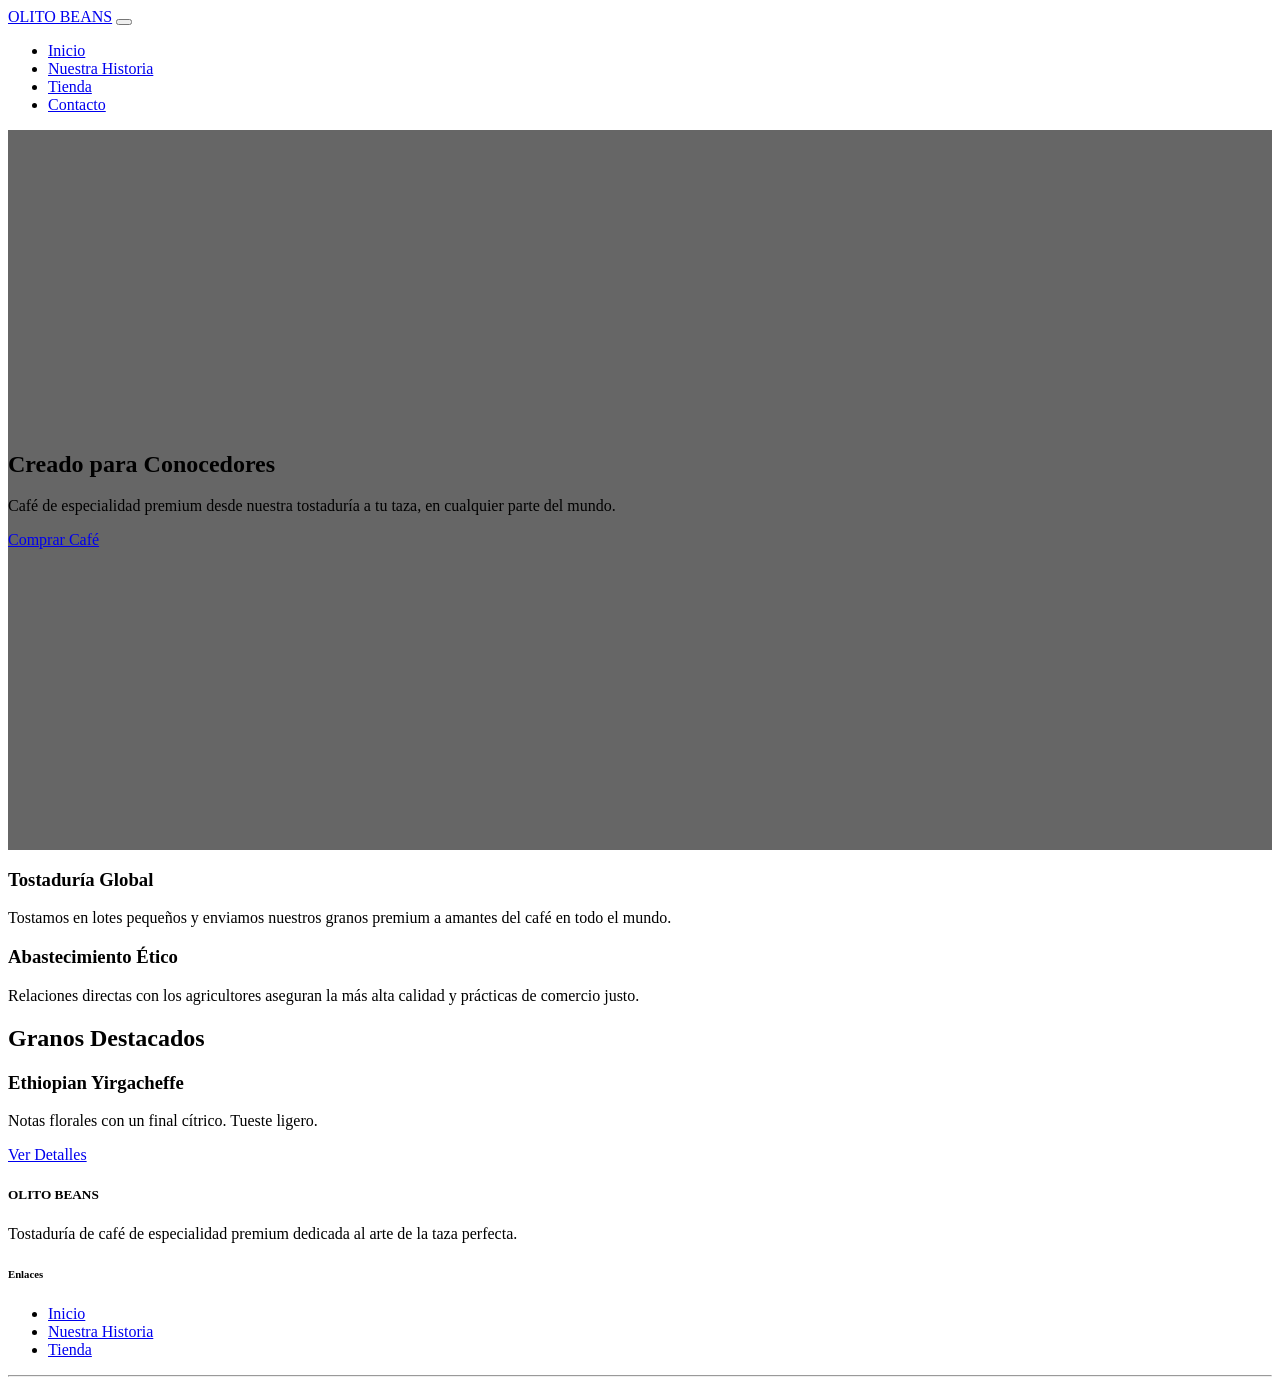
==== index.html @ 40f16bbb "inicio proyecto" ====
<!DOCTYPE html>
<html lang="es">
<head>
    <meta charset="UTF-8">
    <meta name="viewport" content="width=device-width, initial-scale=1.0">
    <meta name="description" content="Olito Beans - Granos de café de especialidad premium, tostaduría experta y cursos profesionales para baristas. Envíos a todo el mundo.">
    <meta name="keywords" content="café premium, café de especialidad, tostaduría de café, cursos de barista, cata de café, Olito Beans">
    <title>Olito Beans</title>
</head>
<body>

    <header>
        <nav class="navbar navbar-expand-lg navbar-dark bg-dark sticky-top" role="navigation" aria-label="Navegación Principal">
            <div class="container">
                <a class="navbar-brand animate__animated animate__fadeInLeft" href="index.html" aria-label="Olito Beans Inicio">OLITO BEANS</a>
                <button class="navbar-toggler" type="button" data-bs-toggle="collapse" data-bs-target="#navbarNav" aria-controls="navbarNav" aria-expanded="false" aria-label="Toggle navigation">
                    <span class="navbar-toggler-icon"></span>
                </button>
                <div class="collapse navbar-collapse" id="navbarNav">
                    <ul class="navbar-nav ms-auto animate__animated animate__fadeInRight">
                        <li class="nav-item"><a class="nav-link active" href="index.html" aria-current="page">Inicio</a></li>
                        <li class="nav-item"><a class="nav-link" href="nosotros.html">Nuestra Historia</a></li>
                        <li class="nav-item"><a class="nav-link" href="productos.html">Tienda</a></li>
                        <li class="nav-item"><a class="nav-link" href="contacto.html">Contacto</a></li>
                    </ul>
                </div>
            </div>
        </nav>
    </header>

    <main id="main-content">
        <section class="hero-section py-5 text-center bg-brown text-light" style="background: linear-gradient(rgba(0,0,0,0.6), rgba(0,0,0,0.6)), url('https://images.unsplash.com/photo-1495474472287-4d71bcdd2085?ixlib=rb-1.2.1&auto=format&fit=crop&w=1350&q=80'); background-size: cover; background-position: center; min-height: 80vh; display: flex; align-items: center;" aria-labelledby="hero-title">
            <div class="container animate__animated animate__zoomIn">
                <h1 id="hero-title" class="display-1 fw-bold mb-4">Creado para Conocedores</h1>
                <p class="lead mb-5">Café de especialidad premium desde nuestra tostaduría a tu taza, en cualquier parte del mundo.</p>
                <div class="d-grid gap-2 d-sm-flex justify-content-sm-center">
                    <a href="productos.html" class="btn-premium px-4 gap-3">Comprar Café</a>
                </div>
            </div>
        </section>

        <section class="py-5 bg-cream" aria-label="Nuestros Destacados">
            <div class="container">
                <div class="row g-4 text-center">
                    <article class="col-md-4">
                        <div class="p-4 bg-white rounded-3 shadow-sm h-100">
                            <h3 class="h4">Tostaduría Global</h3>
                            <p>Tostamos en lotes pequeños y enviamos nuestros granos premium a amantes del café en todo el mundo.</p>
                        </div>
                    </article>
                    <article class="col-md-4">
                        <div class="p-4 bg-white rounded-3 shadow-sm h-100">
                            <h3 class="h4">Abastecimiento Ético</h3>
                            <p>Relaciones directas con los agricultores aseguran la más alta calidad y prácticas de comercio justo.</p>
                        </div>
                    </article>
                </div>
            </div>
        </section>

        <section class="py-5" aria-labelledby="featured-title">
            <div class="container">
                <h2 id="featured-title" class="text-center mb-5">Granos Destacados</h2>
                <div class="row g-4">
                    <div class="col-md-4">
                        <div class="coffee-card h-100 border-0 shadow-sm">
                            <div class="card-img" style="background-image: url('https://images.unsplash.com/photo-1559056199-641a0ac8b55e?ixlib=rb-1.2.1&auto=format&fit=crop&w=800&q=80');" role="img" aria-label="Granos de Café Ethiopian Yirgacheffe"></div>
                            <div class="card-body">
                                <h3 class="card-title">Ethiopian Yirgacheffe</h3>
                                <p class="card-text text-muted">Notas florales con un final cítrico. Tueste ligero.</p>
                                <a href="productos.html" class="btn-outline-olito">Ver Detalles</a>
                            </div>
                        </div>
                    </div>
                </div>
            </div>
        </section>
    </main>

    <footer class="bg-dark text-white py-5 mt-5">
        <div class="container">
            <div class="row g-4">
                <div class="col-md-4">
                    <h5 class="fw-bold mb-4 text-white">OLITO BEANS</h5>
                    <p class="text-white">Tostaduría de café de especialidad premium dedicada al arte de la taza perfecta.</p>
                </div>
                <div class="col-md-2">
                    <h6 class="fw-bold mb-4 text-white">Enlaces</h6>
                    <ul class="list-unstyled">
                        <li><a href="index.html" class="text-white text-decoration-none">Inicio</a></li>
                        <li><a href="nosotros.html" class="text-white text-decoration-none">Nuestra Historia</a></li>
                        <li><a href="productos.html" class="text-white text-decoration-none">Tienda</a></li>
                    </ul>
                </div>
            </div>
            <hr class="my-4 border-light">
           
        </div>
    </footer>

</body>
</html>
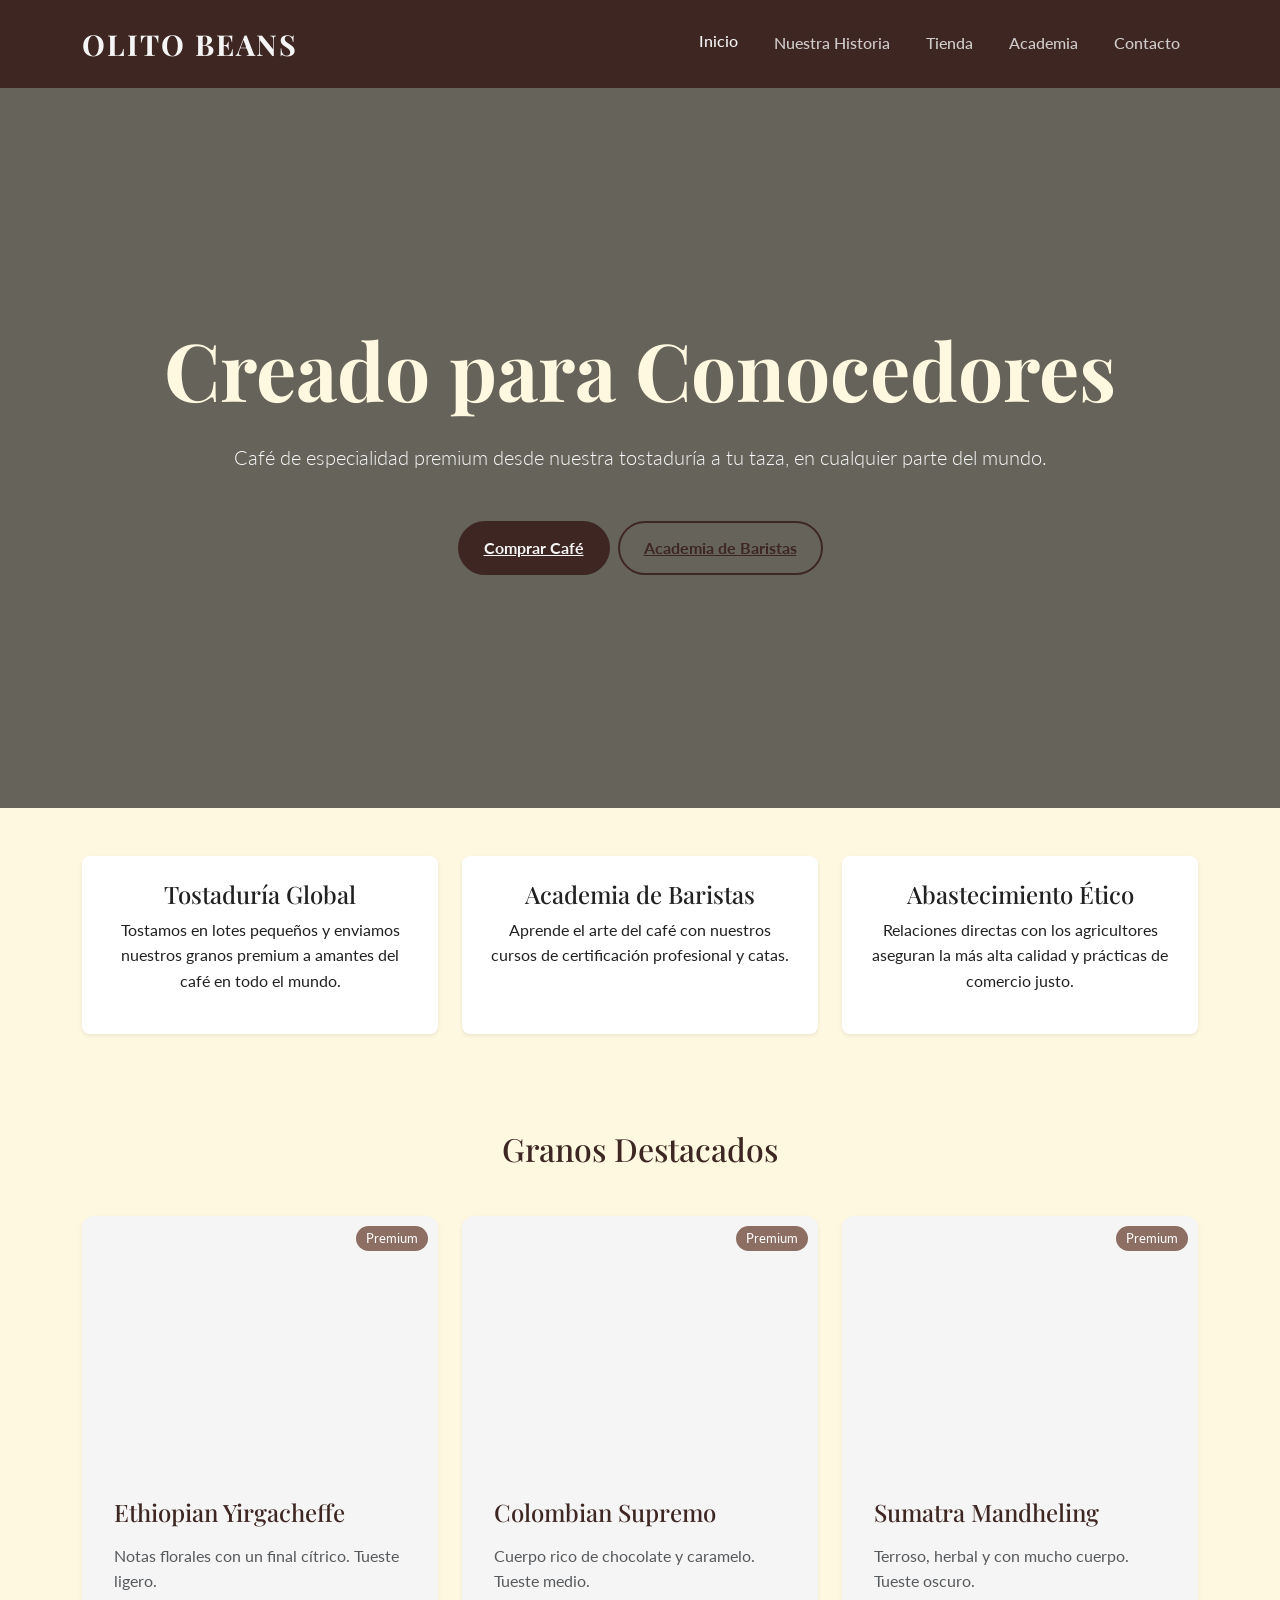
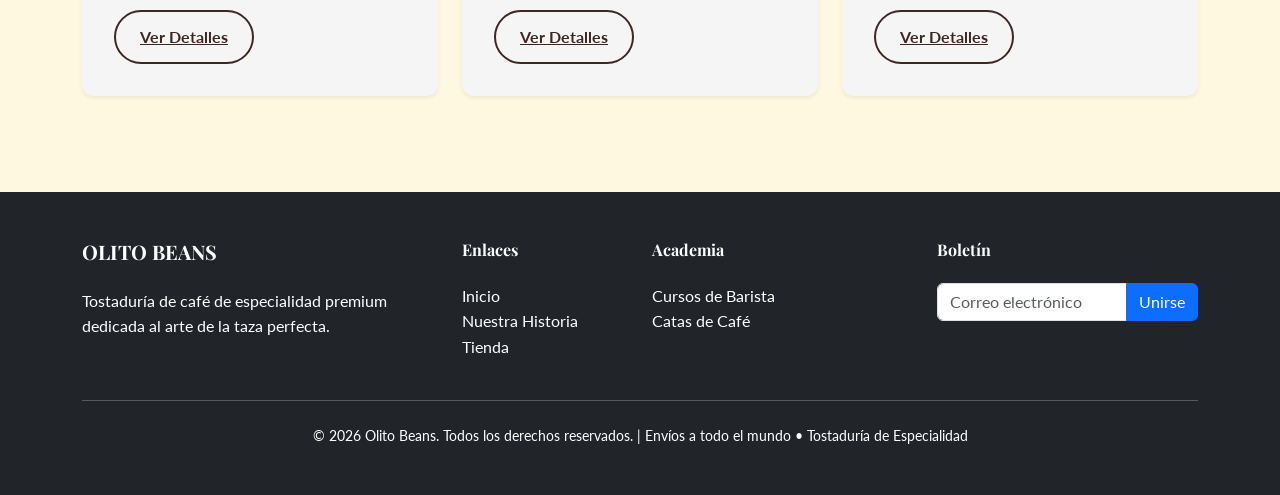
==== commit 7a3958ef: "footer y CSS" ====
--- a/index.html
+++ b/index.html
@@ -5,7 +5,11 @@
     <meta name="viewport" content="width=device-width, initial-scale=1.0">
     <meta name="description" content="Olito Beans - Granos de café de especialidad premium, tostaduría experta y cursos profesionales para baristas. Envíos a todo el mundo.">
     <meta name="keywords" content="café premium, café de especialidad, tostaduría de café, cursos de barista, cata de café, Olito Beans">
-    <title>Olito Beans</title>
+    <title>Olito Beans | Café de Especialidad Premium & Tostaduría</title>
+    <link href="https://fonts.googleapis.com/css2?family=Lato:wght@400;700&family=Playfair+Display:wght@700&display=swap" rel="stylesheet">
+    <link href="https://cdn.jsdelivr.net/npm/bootstrap@5.3.0/dist/css/bootstrap.min.css" rel="stylesheet">
+    <link rel="stylesheet" href="https://cdnjs.cloudflare.com/ajax/libs/animate.css/4.1.1/animate.min.css"/>
+    <link rel="stylesheet" href="css/style.css">
 </head>
 <body>
 
@@ -21,6 +25,7 @@
                         <li class="nav-item"><a class="nav-link active" href="index.html" aria-current="page">Inicio</a></li>
                         <li class="nav-item"><a class="nav-link" href="nosotros.html">Nuestra Historia</a></li>
                         <li class="nav-item"><a class="nav-link" href="productos.html">Tienda</a></li>
+                        <li class="nav-item"><a class="nav-link" href="cursos.html">Academia</a></li>
                         <li class="nav-item"><a class="nav-link" href="contacto.html">Contacto</a></li>
                     </ul>
                 </div>
@@ -35,6 +40,7 @@
                 <p class="lead mb-5">Café de especialidad premium desde nuestra tostaduría a tu taza, en cualquier parte del mundo.</p>
                 <div class="d-grid gap-2 d-sm-flex justify-content-sm-center">
                     <a href="productos.html" class="btn-premium px-4 gap-3">Comprar Café</a>
+                    <a href="cursos.html" class="btn-outline-olito px-4">Academia de Baristas</a>
                 </div>
             </div>
         </section>
@@ -46,6 +52,12 @@
                         <div class="p-4 bg-white rounded-3 shadow-sm h-100">
                             <h3 class="h4">Tostaduría Global</h3>
                             <p>Tostamos en lotes pequeños y enviamos nuestros granos premium a amantes del café en todo el mundo.</p>
+                        </div>
+                    </article>
+                    <article class="col-md-4">
+                        <div class="p-4 bg-white rounded-3 shadow-sm h-100">
+                            <h3 class="h4">Academia de Baristas</h3>
+                            <p>Aprende el arte del café con nuestros cursos de certificación profesional y catas.</p>
                         </div>
                     </article>
                     <article class="col-md-4">
@@ -72,6 +84,26 @@
                             </div>
                         </div>
                     </div>
+                    <div class="col-md-4">
+                        <div class="coffee-card h-100 border-0 shadow-sm">
+                            <div class="card-img" style="background-image: url('https://images.unsplash.com/photo-1580915411954-282cb1b0d780?ixlib=rb-1.2.1&auto=format&fit=crop&w=800&q=80');" role="img" aria-label="Granos de Café Colombian Supremo"></div>
+                            <div class="card-body">
+                                <h3 class="card-title">Colombian Supremo</h3>
+                                <p class="card-text text-muted">Cuerpo rico de chocolate y caramelo. Tueste medio.</p>
+                                <a href="productos.html" class="btn-outline-olito">Ver Detalles</a>
+                            </div>
+                        </div>
+                    </div>
+                    <div class="col-md-4">
+                        <div class="coffee-card h-100 border-0 shadow-sm">
+                            <div class="card-img" style="background-image: url('https://images.unsplash.com/photo-1447933601403-0c6688de566e?ixlib=rb-1.2.1&auto=format&fit=crop&w=800&q=80');" role="img" aria-label="Granos de Café Sumatra Mandheling"></div>
+                            <div class="card-body">
+                                <h3 class="card-title">Sumatra Mandheling</h3>
+                                <p class="card-text text-muted">Terroso, herbal y con mucho cuerpo. Tueste oscuro.</p>
+                                <a href="productos.html" class="btn-outline-olito">Ver Detalles</a>
+                            </div>
+                        </div>
+                    </div>
                 </div>
             </div>
         </section>
@@ -92,9 +124,27 @@
                         <li><a href="productos.html" class="text-white text-decoration-none">Tienda</a></li>
                     </ul>
                 </div>
+                <div class="col-md-3">
+                    <h6 class="fw-bold mb-4 text-white">Academia</h6>
+                    <ul class="list-unstyled">
+                        <li><a href="cursos.html" class="text-white text-decoration-none">Cursos de Barista</a></li>
+                        <li><a href="cursos.html" class="text-white text-decoration-none">Catas de Café</a></li>
+                    </ul>
+                </div>
+                <div class="col-md-3">
+                    <h6 class="fw-bold mb-4 text-white">Boletín</h6>
+                    <form>
+                        <div class="input-group">
+                            <input type="email" class="form-control" placeholder="Correo electrónico" aria-label="Dirección de correo electrónico">
+                            <button class="btn btn-primary" type="button">Unirse</button>
+                        </div>
+                    </form>
+                </div>
             </div>
             <hr class="my-4 border-light">
-           
+            <div class="text-center small text-white footer-bottom">
+                &copy; 2026 Olito Beans. Todos los derechos reservados. | Envíos a todo el mundo &bull; Tostaduría de Especialidad
+            </div>
         </div>
     </footer>
 
--- a/css/style.css
+++ b/css/style.css
@@ -0,0 +1,200 @@
+:root {
+  --primary: #3E2723;
+  --secondary: #8D6E63;
+  --accent: #D7CCC8;
+  --light: #F5F5F5;
+  --bg-cream: #FFF8E1;
+  --dark: #212121;
+}
+
+* {
+  margin: 0;
+  padding: 0;
+  box-sizing: border-box;
+}
+
+body {
+  font-family: 'Lato', sans-serif;
+  background-color: var(--bg-cream);
+  color: var(--dark);
+  line-height: 1.6;
+}
+
+h1, h2, h3, h4, h5, h6 {
+  font-family: 'Playfair Display', serif;
+  color: var(--primary);
+}
+
+.navbar {
+  background-color: var(--primary) !important;
+  padding: 1rem 0;
+  transition: all 0.3s ease-in-out;
+}
+
+.navbar .navbar-brand {
+  font-family: 'Playfair Display', serif;
+  font-size: 1.8rem;
+  font-weight: bold;
+  letter-spacing: 2px;
+  color: var(--light) !important;
+}
+
+.navbar .navbar-nav .nav-item .nav-link {
+  color: rgba(245, 245, 245, 0.8) !important;
+  font-weight: 500;
+  margin: 0 10px;
+  transition: all 0.3s ease-in-out;
+  position: relative;
+}
+
+.navbar .navbar-nav .nav-item .nav-link:hover, 
+.navbar .navbar-nav .nav-item .nav-link.active {
+  color: var(--light) !important;
+  transform: translateY(-2px);
+}
+
+.navbar .navbar-nav .nav-item .nav-link::after {
+  content: '';
+  display: block;
+  width: 0;
+  height: 2px;
+  background: var(--accent);
+  transition: all 0.3s ease-in-out;
+}
+
+.navbar .navbar-nav .nav-item .nav-link:hover::after {
+  width: 100%;
+}
+
+#hero-title {
+  color: var(--bg-cream) !important;
+}
+
+.btn-premium, .btn-outline-olito {
+  padding: 0.75rem 1.5rem;
+  border-radius: 30px;
+  cursor: pointer;
+  text-align: center;
+  font-weight: bold;
+  transition: all 0.3s ease-in-out;
+  display: inline-block;
+  border: 2px solid transparent;
+}
+
+.btn-premium {
+  background-color: var(--primary);
+  color: var(--light);
+  border-color: var(--primary);
+}
+
+.btn-premium:hover {
+  background-color: transparent;
+  color: var(--primary);
+  transform: scale(1.05);
+}
+
+.btn-outline-olito {
+  background-color: transparent;
+  color: var(--primary);
+  border-color: var(--primary);
+}
+
+.btn-outline-olito:hover {
+  background-color: var(--primary);
+  color: var(--light);
+}
+
+.coffee-card {
+  background-color: var(--light);
+  border-radius: 12px;
+  overflow: hidden;
+  box-shadow: 0 6px 20px rgba(0,0,0,0.08);
+  transition: all 0.3s ease-in-out;
+}
+
+.coffee-card:hover {
+  transform: translateY(-12px);
+  box-shadow: 0 12px 30px rgba(0,0,0,0.15);
+}
+
+.coffee-card .card-img {
+  height: 250px;
+  background-size: cover;
+  background-position: center;
+  position: relative;
+}
+
+.coffee-card .card-img::after {
+  content: 'Premium';
+  position: absolute;
+  top: 10px;
+  right: 10px;
+  background: var(--secondary);
+  color: white;
+  padding: 2px 10px;
+  font-size: 0.8rem;
+  border-radius: 20px;
+}
+
+.coffee-card .card-body {
+  padding: 2rem;
+}
+
+.coffee-card .card-body .card-title {
+  font-size: 1.5rem;
+  margin-bottom: 1rem;
+  color: var(--primary);
+}
+
+@keyframes steam {
+  0% { transform: translateY(0) scale(1); opacity: 0.5; }
+  50% { transform: translateY(-5px) scale(1.1); opacity: 0.8; }
+  100% { transform: translateY(-10px) scale(1.2); opacity: 0; }
+}
+
+.steam-effect::before {
+  content: '♨';
+  position: absolute;
+  top: -20px;
+  left: 50%;
+  transform: translateX(-50%);
+  font-size: 2rem;
+  color: var(--secondary);
+  animation: steam 2s infinite ease-out;
+}
+
+.footer {
+  background-color: var(--dark);
+  color: var(--light);
+  padding: 4rem 0 2rem;
+  margin-top: 5rem;
+}
+
+.footer p, .footer a, .footer span {
+  color: var(--light) !important;
+}
+
+.footer .footer-title {
+  font-family: 'Playfair Display', serif;
+  color: var(--light);
+  margin-bottom: 2rem;
+}
+
+.footer .footer-links a {
+  color: var(--light);
+  transition: all 0.3s ease-in-out;
+}
+
+.footer .footer-links a:hover {
+  color: var(--accent);
+  padding-left: 5px;
+}
+
+.footer .footer-bottom {
+  text-align: center;
+  margin-top: 3rem;
+  padding-top: 2rem;
+  border-top: 1px solid rgba(255, 255, 255, 0.1);
+  font-size: 0.9rem;
+  color: var(--light) !important;
+}
